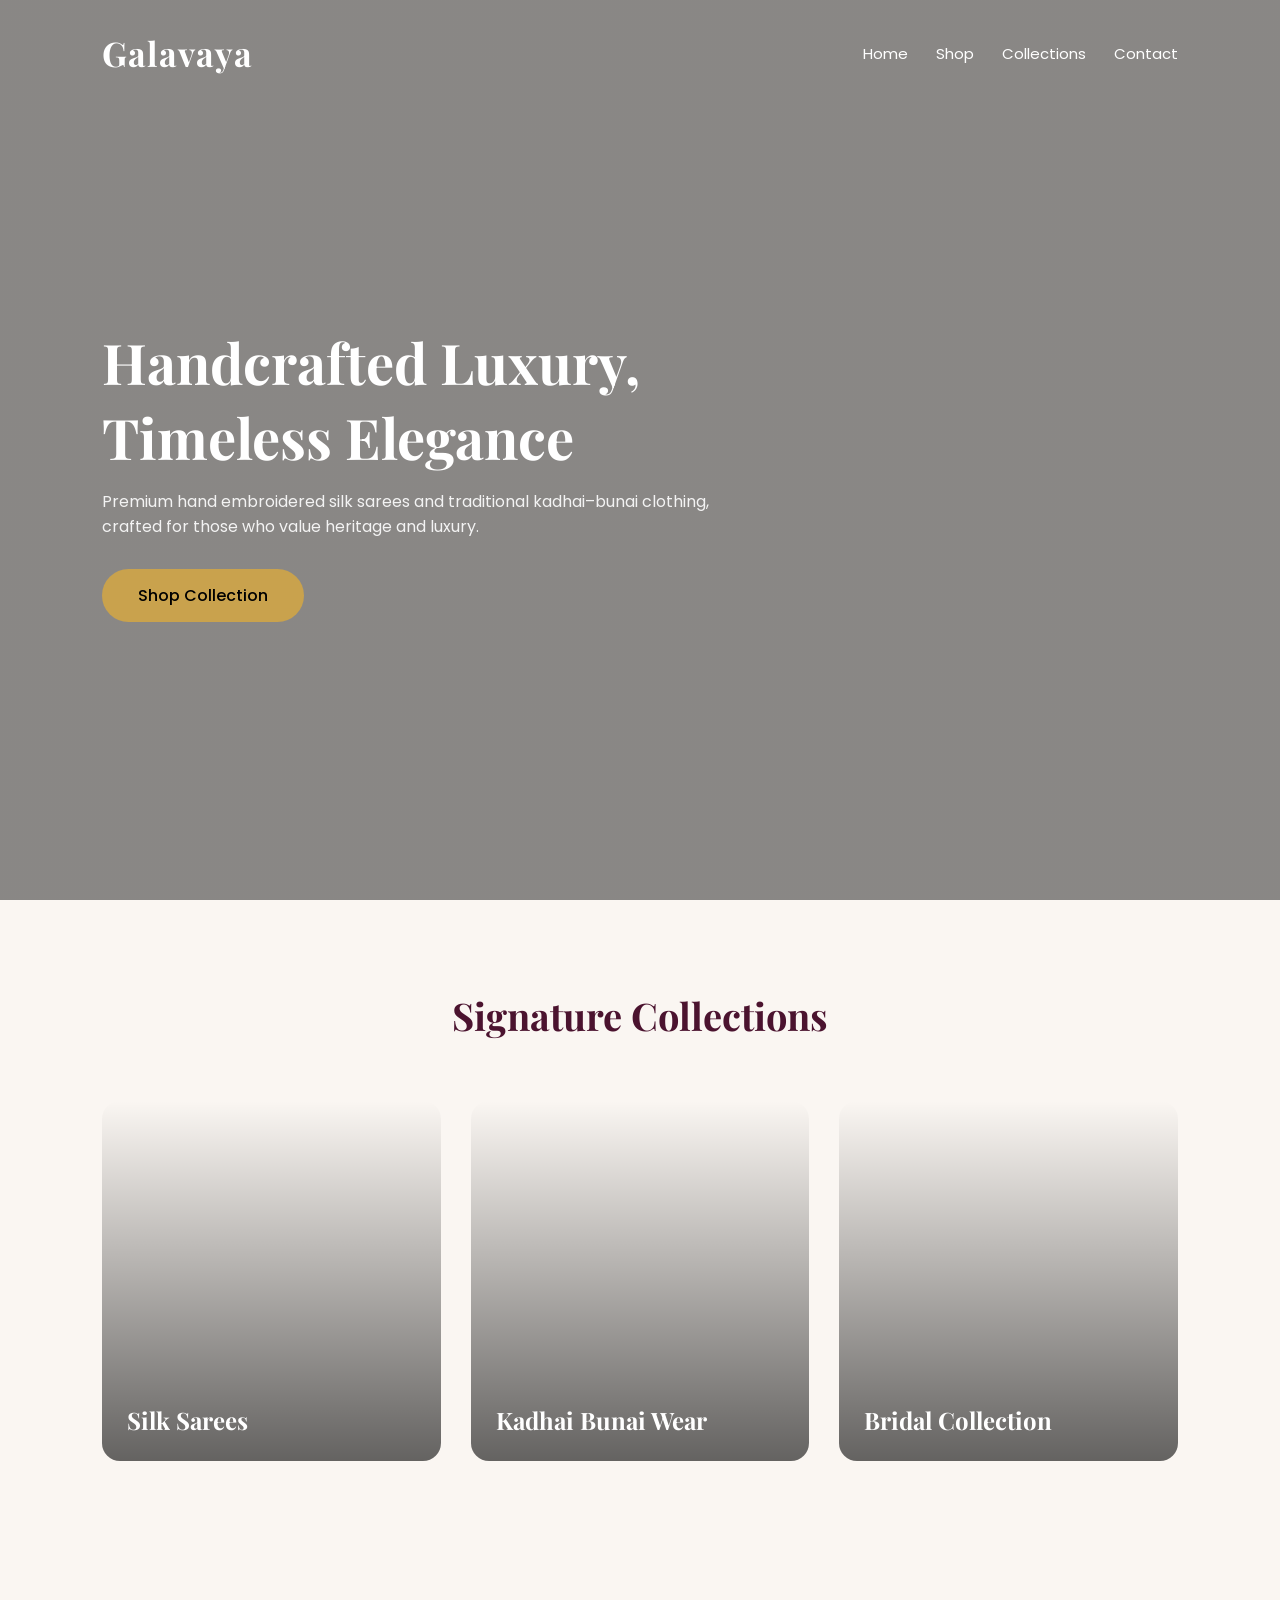
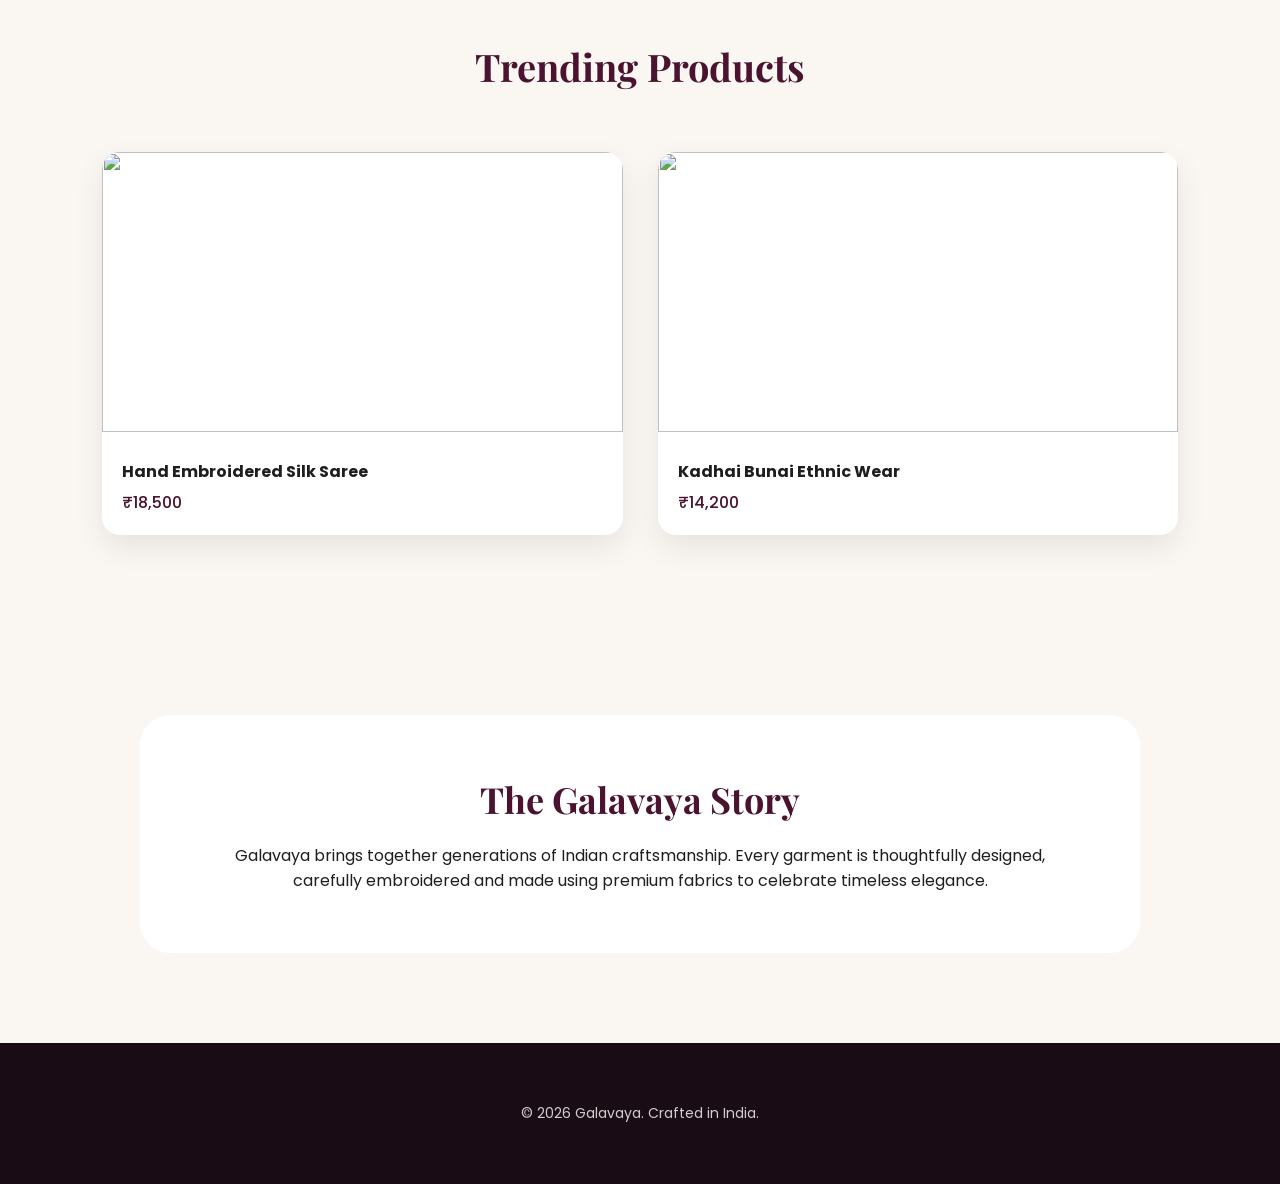
==== index.html @ 9b8f8c2d "Add files via upload" ====
<!DOCTYPE html><html lang="en">
<head>
  <meta charset="UTF-8">
  <meta name="viewport" content="width=device-width, initial-scale=1.0">
  <title>Galavaya | Handcrafted Luxury Clothing</title>  <link href="https://fonts.googleapis.com/css2?family=Playfair+Display:wght@500;600;700&family=Poppins:wght@300;400;500&display=swap" rel="stylesheet">  <style>
    :root{
      --primary:#4b132f;
      --gold:#c9a24d;
      --light:#faf6f2;
      --dark:#1e1e1e;
    }

    *{margin:0;padding:0;box-sizing:border-box;}
    body{font-family:'Poppins',sans-serif;background:var(--light);color:var(--dark);}

    header{
      height:100vh;
      background:linear-gradient(rgba(0,0,0,.45),rgba(0,0,0,.45)),url('https://images.unsplash.com/photo-1618354691411-1b1e30b9754d');
      background-size:cover;
      background-position:center;
      color:#fff;
      padding:30px 8%;
      display:flex;
      flex-direction:column;
    }

    nav{
      display:flex;
      justify-content:space-between;
      align-items:center;
    }

    nav h1{
      font-family:'Playfair Display',serif;
      font-size:34px;
      letter-spacing:1px;
    }

    nav ul{
      list-style:none;
      display:flex;
      gap:28px;
    }

    nav ul li a{
      text-decoration:none;
      color:#fff;
      font-size:15px;
    }

    .hero{
      margin:auto 0;
      max-width:650px;
    }

    .hero h2{
      font-family:'Playfair Display',serif;
      font-size:56px;
      margin-bottom:15px;
    }

    .hero p{
      font-size:16px;
      margin-bottom:30px;
      opacity:.9;
    }

    .btn{
      display:inline-block;
      padding:14px 36px;
      background:var(--gold);
      color:#000;
      text-decoration:none;
      border-radius:30px;
      font-weight:500;
    }

    section{padding:90px 8%;}

    .section-title{text-align:center;margin-bottom:60px;}
    .section-title h3{
      font-family:'Playfair Display',serif;
      font-size:38px;
      color:var(--primary);
    }

    .collections{
      display:grid;
      grid-template-columns:repeat(auto-fit,minmax(260px,1fr));
      gap:30px;
    }

    .collection{
      height:360px;
      border-radius:18px;
      position:relative;
      color:#fff;
      padding:25px;
      display:flex;
      align-items:flex-end;
      background-size:cover;
      background-position:center;
    }

    .collection::after{
      content:'';
      position:absolute;
      inset:0;
      background:linear-gradient(to top,rgba(0,0,0,.6),transparent);
      border-radius:18px;
    }

    .collection h4{
      position:relative;
      font-family:'Playfair Display',serif;
      font-size:24px;
      z-index:2;
    }

    .products{
      display:grid;
      grid-template-columns:repeat(auto-fit,minmax(240px,1fr));
      gap:35px;
    }

    .product{
      background:#fff;
      border-radius:18px;
      overflow:hidden;
      box-shadow:0 12px 30px rgba(0,0,0,.08);
    }

    .product img{width:100%;height:280px;object-fit:cover;}
    .product div{padding:20px;}
    .product h5{font-size:16px;margin-bottom:6px;}
    .product span{font-weight:500;color:var(--primary);}

    .about{
      background:#fff;
      border-radius:30px;
      padding:60px;
      max-width:1000px;
      margin:auto;
      text-align:center;
    }

    .about h3{
      font-family:'Playfair Display',serif;
      font-size:36px;
      margin-bottom:20px;
      color:var(--primary);
    }

    footer{
      background:#1a0c14;
      color:#fff;
      padding:60px 8%;
      text-align:center;
    }

    footer p{font-size:14px;opacity:.8;}

    @media(max-width:768px){
      .hero h2{font-size:40px;}
      nav ul{display:none;}
    }
  </style></head>
<body><header>
  <nav>
    <h1>Galavaya</h1>
    <ul>
      <li><a href="#">Home</a></li>
      <li><a href="#">Shop</a></li>
      <li><a href="#">Collections</a></li>
      <li><a href="#">Contact</a></li>
    </ul>
  </nav>  <div class="hero">
    <h2>Handcrafted Luxury,
      Timeless Elegance</h2>
    <p>Premium hand embroidered silk sarees and traditional kadhai–bunai clothing, crafted for those who value heritage and luxury.</p>
    <a href="#" class="btn">Shop Collection</a>
  </div>
</header><section>
  <div class="section-title">
    <h3>Signature Collections</h3>
  </div>  <div class="collections">
    <div class="collection" style="background-image:url('https://images.unsplash.com/photo-1623074176950-6d59e289d57e');">
      <h4>Silk Sarees</h4>
    </div>
    <div class="collection" style="background-image:url('https://images.unsplash.com/photo-1583394838336-acd977736f90');">
      <h4>Kadhai Bunai Wear</h4>
    </div>
    <div class="collection" style="background-image:url('https://images.unsplash.com/photo-1602810319428-019690571b5b');">
      <h4>Bridal Collection</h4>
    </div>
  </div>
</section><section>
  <div class="section-title">
    <h3>Trending Products</h3>
  </div>  <div class="products">
    <div class="product">
      <img src="https://images.unsplash.com/photo-1618221710640-c0eaaa2adb49">
      <div>
        <h5>Hand Embroidered Silk Saree</h5>
        <span>₹18,500</span>
      </div>
    </div><div class="product">
  <img src="https://images.unsplash.com/photo-1594633312681-425c7b97ccd1">
  <div>
    <h5>Kadhai Bunai Ethnic Wear</h5>
    <span>₹14,200</span>
  </div>
</div>

  </div>
</section><section>
  <div class="about">
    <h3>The Galavaya Story</h3>
    <p>Galavaya brings together generations of Indian craftsmanship. Every garment is thoughtfully designed, carefully embroidered and made using premium fabrics to celebrate timeless elegance.</p>
  </div>
</section><footer>
  <p>© 2026 Galavaya. Crafted in India.</p>
</footer></body>
</html>
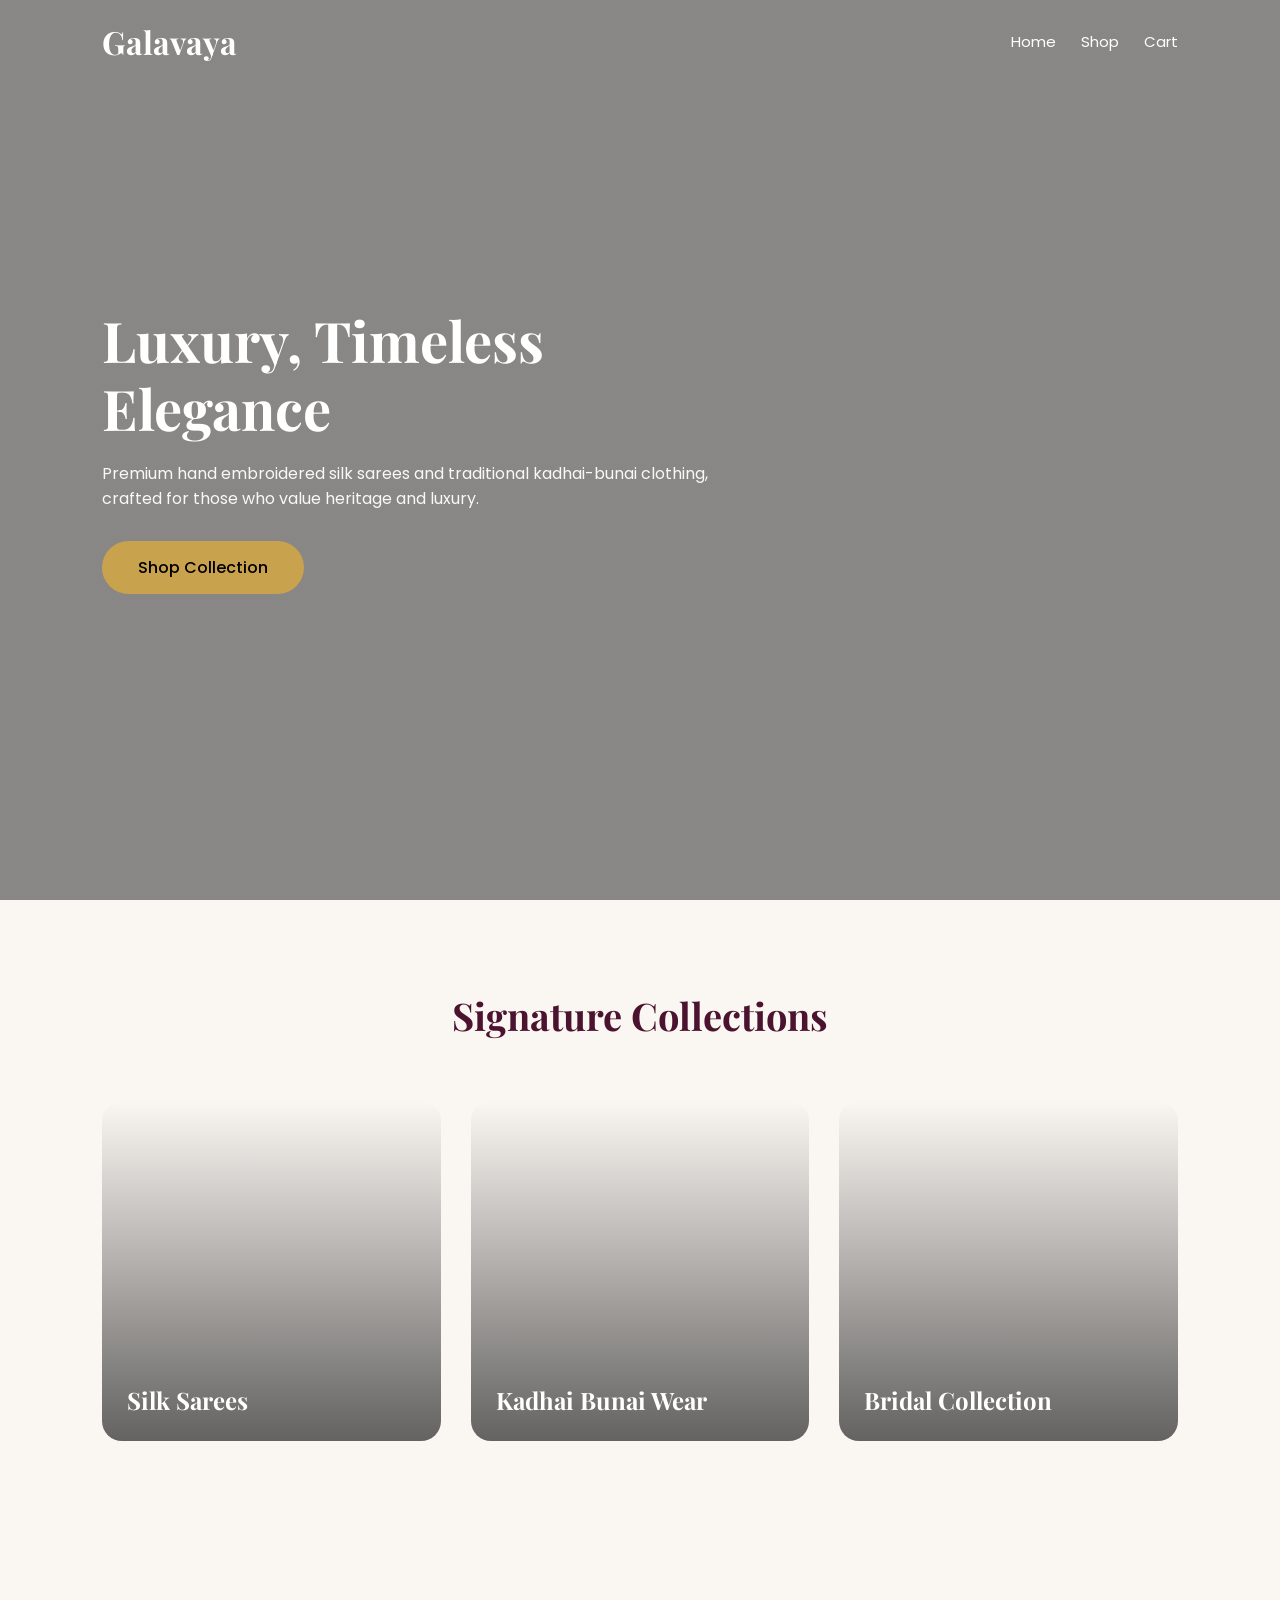
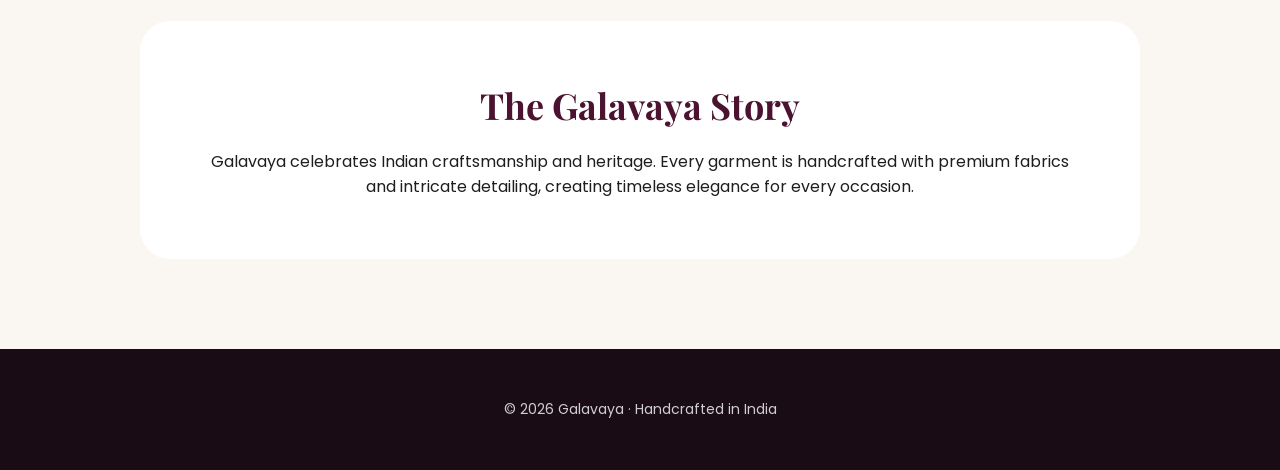
==== commit 8680e47a: "Update index.html" ====
--- a/index.html
+++ b/index.html
@@ -1,8 +1,13 @@
-<!DOCTYPE html><html lang="en">
+<!DOCTYPE html>
+<html lang="en">
 <head>
-  <meta charset="UTF-8">
-  <meta name="viewport" content="width=device-width, initial-scale=1.0">
-  <title>Galavaya | Handcrafted Luxury Clothing</title>  <link href="https://fonts.googleapis.com/css2?family=Playfair+Display:wght@500;600;700&family=Poppins:wght@300;400;500&display=swap" rel="stylesheet">  <style>
+  <meta charset="UTF-8" />
+  <meta name="viewport" content="width=device-width, initial-scale=1.0" />
+  <title>Galavaya | Handcrafted Luxury</title>
+
+  <link href="https://fonts.googleapis.com/css2?family=Playfair+Display:wght@500;600;700&family=Poppins:wght@300;400;500&display=swap" rel="stylesheet">
+
+  <style>
     :root{
       --primary:#4b132f;
       --gold:#c9a24d;
@@ -10,59 +15,74 @@
       --dark:#1e1e1e;
     }
 
-    *{margin:0;padding:0;box-sizing:border-box;}
-    body{font-family:'Poppins',sans-serif;background:var(--light);color:var(--dark);}
-
+    *{margin:0;padding:0;box-sizing:border-box}
+
+    body{
+      font-family:'Poppins',sans-serif;
+      background:var(--light);
+      color:var(--dark);
+    }
+
+    /* NAVBAR */
+    nav{
+      position:absolute;
+      top:0;
+      left:0;
+      width:100%;
+      padding:20px 8%;
+      display:flex;
+      justify-content:space-between;
+      align-items:center;
+      z-index:10;
+      color:#fff;
+    }
+
+    nav h1{
+      font-family:'Playfair Display',serif;
+      font-size:32px;
+    }
+
+    nav ul{
+      list-style:none;
+      display:flex;
+      gap:25px;
+    }
+
+    nav ul li a{
+      color:#fff;
+      text-decoration:none;
+      font-size:15px;
+    }
+
+    /* HERO */
     header{
-      height:100vh;
-      background:linear-gradient(rgba(0,0,0,.45),rgba(0,0,0,.45)),url('https://images.unsplash.com/photo-1618354691411-1b1e30b9754d');
+      min-height:100vh;
+      background:
+        linear-gradient(rgba(0,0,0,.45), rgba(0,0,0,.45)),
+        url('https://images.unsplash.com/photo-1618354691411-1b1e30b9754d?auto=format&fit=crop&w=1400&q=80');
       background-size:cover;
       background-position:center;
-      color:#fff;
-      padding:30px 8%;
-      display:flex;
-      flex-direction:column;
-    }
-
-    nav{
-      display:flex;
-      justify-content:space-between;
+      display:flex;
       align-items:center;
-    }
-
-    nav h1{
-      font-family:'Playfair Display',serif;
-      font-size:34px;
-      letter-spacing:1px;
-    }
-
-    nav ul{
-      list-style:none;
-      display:flex;
-      gap:28px;
-    }
-
-    nav ul li a{
-      text-decoration:none;
-      color:#fff;
-      font-size:15px;
+      padding:0 8%;
+      color:#fff;
     }
 
     .hero{
-      margin:auto 0;
       max-width:650px;
     }
 
     .hero h2{
       font-family:'Playfair Display',serif;
       font-size:56px;
-      margin-bottom:15px;
+      line-height:1.2;
+      margin-bottom:20px;
     }
 
     .hero p{
       font-size:16px;
       margin-bottom:30px;
-      opacity:.9;
+      opacity:.95;
     }
 
     .btn{
@@ -75,39 +95,46 @@
       font-weight:500;
     }
 
-    section{padding:90px 8%;}
-
-    .section-title{text-align:center;margin-bottom:60px;}
+    section{
+      padding:90px 8%;
+    }
+
+    .section-title{
+      text-align:center;
+      margin-bottom:60px;
+    }
+
     .section-title h3{
       font-family:'Playfair Display',serif;
       font-size:38px;
       color:var(--primary);
     }
 
+    /* COLLECTIONS */
     .collections{
       display:grid;
-      grid-template-columns:repeat(auto-fit,minmax(260px,1fr));
+      grid-template-columns:repeat(auto-fit,minmax(250px,1fr));
       gap:30px;
     }
 
     .collection{
-      height:360px;
-      border-radius:18px;
-      position:relative;
-      color:#fff;
-      padding:25px;
-      display:flex;
-      align-items:flex-end;
+      height:340px;
+      border-radius:20px;
       background-size:cover;
       background-position:center;
+      position:relative;
+      display:flex;
+      align-items:flex-end;
+      padding:25px;
+      color:#fff;
     }
 
     .collection::after{
-      content:'';
+      content:"";
       position:absolute;
       inset:0;
       background:linear-gradient(to top,rgba(0,0,0,.6),transparent);
-      border-radius:18px;
+      border-radius:20px;
     }
 
     .collection h4{
@@ -117,28 +144,11 @@
       z-index:2;
     }
 
-    .products{
-      display:grid;
-      grid-template-columns:repeat(auto-fit,minmax(240px,1fr));
-      gap:35px;
-    }
-
-    .product{
-      background:#fff;
-      border-radius:18px;
-      overflow:hidden;
-      box-shadow:0 12px 30px rgba(0,0,0,.08);
-    }
-
-    .product img{width:100%;height:280px;object-fit:cover;}
-    .product div{padding:20px;}
-    .product h5{font-size:16px;margin-bottom:6px;}
-    .product span{font-weight:500;color:var(--primary);}
-
+    /* ABOUT */
     .about{
       background:#fff;
+      padding:60px;
       border-radius:30px;
-      padding:60px;
       max-width:1000px;
       margin:auto;
       text-align:center;
@@ -147,78 +157,84 @@
     .about h3{
       font-family:'Playfair Display',serif;
       font-size:36px;
+      color:var(--primary);
       margin-bottom:20px;
-      color:var(--primary);
     }
 
     footer{
       background:#1a0c14;
       color:#fff;
-      padding:60px 8%;
+      padding:50px 8%;
       text-align:center;
     }
 
-    footer p{font-size:14px;opacity:.8;}
+    footer p{
+      font-size:14px;
+      opacity:.8;
+    }
 
     @media(max-width:768px){
-      .hero h2{font-size:40px;}
-      nav ul{display:none;}
-    }
-  </style></head>
-<body><header>
-  <nav>
-    <h1>Galavaya</h1>
-    <ul>
-      <li><a href="#">Home</a></li>
-      <li><a href="#">Shop</a></li>
-      <li><a href="#">Collections</a></li>
-      <li><a href="#">Contact</a></li>
-    </ul>
-  </nav>  <div class="hero">
-    <h2>Handcrafted Luxury,
-      Timeless Elegance</h2>
-    <p>Premium hand embroidered silk sarees and traditional kadhai–bunai clothing, crafted for those who value heritage and luxury.</p>
-    <a href="#" class="btn">Shop Collection</a>
-  </div>
-</header><section>
+      .hero h2{font-size:40px}
+      nav ul{display:none}
+    }
+  </style>
+</head>
+<body>
+
+<nav>
+  <h1>Galavaya</h1>
+  <ul>
+    <li><a href="index.html">Home</a></li>
+    <li><a href="shop.html">Shop</a></li>
+    <li><a href="cart.html">Cart</a></li>
+  </ul>
+</nav>
+
+<header>
+  <div class="hero">
+    <h2>Luxury, Timeless<br>Elegance</h2>
+    <p>
+      Premium hand embroidered silk sarees and traditional kadhai-bunai clothing,
+      crafted for those who value heritage and luxury.
+    </p>
+    <a href="shop.html" class="btn">Shop Collection</a>
+  </div>
+</header>
+
+<section>
   <div class="section-title">
     <h3>Signature Collections</h3>
-  </div>  <div class="collections">
-    <div class="collection" style="background-image:url('https://images.unsplash.com/photo-1623074176950-6d59e289d57e');">
+  </div>
+
+  <div class="collections">
+    <div class="collection" style="background-image:url('https://images.unsplash.com/photo-1623074176950-6d59e289d57e?auto=format&fit=crop&w=800&q=80');">
       <h4>Silk Sarees</h4>
     </div>
-    <div class="collection" style="background-image:url('https://images.unsplash.com/photo-1583394838336-acd977736f90');">
+
+    <div class="collection" style="background-image:url('https://images.unsplash.com/photo-1583394838336-acd977736f90?auto=format&fit=crop&w=800&q=80');">
       <h4>Kadhai Bunai Wear</h4>
     </div>
-    <div class="collection" style="background-image:url('https://images.unsplash.com/photo-1602810319428-019690571b5b');">
+
+    <div class="collection" style="background-image:url('https://images.unsplash.com/photo-1602810319428-019690571b5b?auto=format&fit=crop&w=800&q=80');">
       <h4>Bridal Collection</h4>
     </div>
   </div>
-</section><section>
-  <div class="section-title">
-    <h3>Trending Products</h3>
-  </div>  <div class="products">
-    <div class="product">
-      <img src="https://images.unsplash.com/photo-1618221710640-c0eaaa2adb49">
-      <div>
-        <h5>Hand Embroidered Silk Saree</h5>
-        <span>₹18,500</span>
-      </div>
-    </div><div class="product">
-  <img src="https://images.unsplash.com/photo-1594633312681-425c7b97ccd1">
-  <div>
-    <h5>Kadhai Bunai Ethnic Wear</h5>
-    <span>₹14,200</span>
-  </div>
-</div>
-
-  </div>
-</section><section>
+</section>
+
+<section>
   <div class="about">
     <h3>The Galavaya Story</h3>
-    <p>Galavaya brings together generations of Indian craftsmanship. Every garment is thoughtfully designed, carefully embroidered and made using premium fabrics to celebrate timeless elegance.</p>
-  </div>
-</section><footer>
-  <p>© 2026 Galavaya. Crafted in India.</p>
-</footer></body>
-</html>+    <p>
+      Galavaya celebrates Indian craftsmanship and heritage.
+      Every garment is handcrafted with premium fabrics and intricate detailing,
+      creating timeless elegance for every occasion.
+    </p>
+  </div>
+</section>
+
+<footer>
+  <p>© 2026 Galavaya · Handcrafted in India</p>
+</footer>
+
+</body>
+</html>
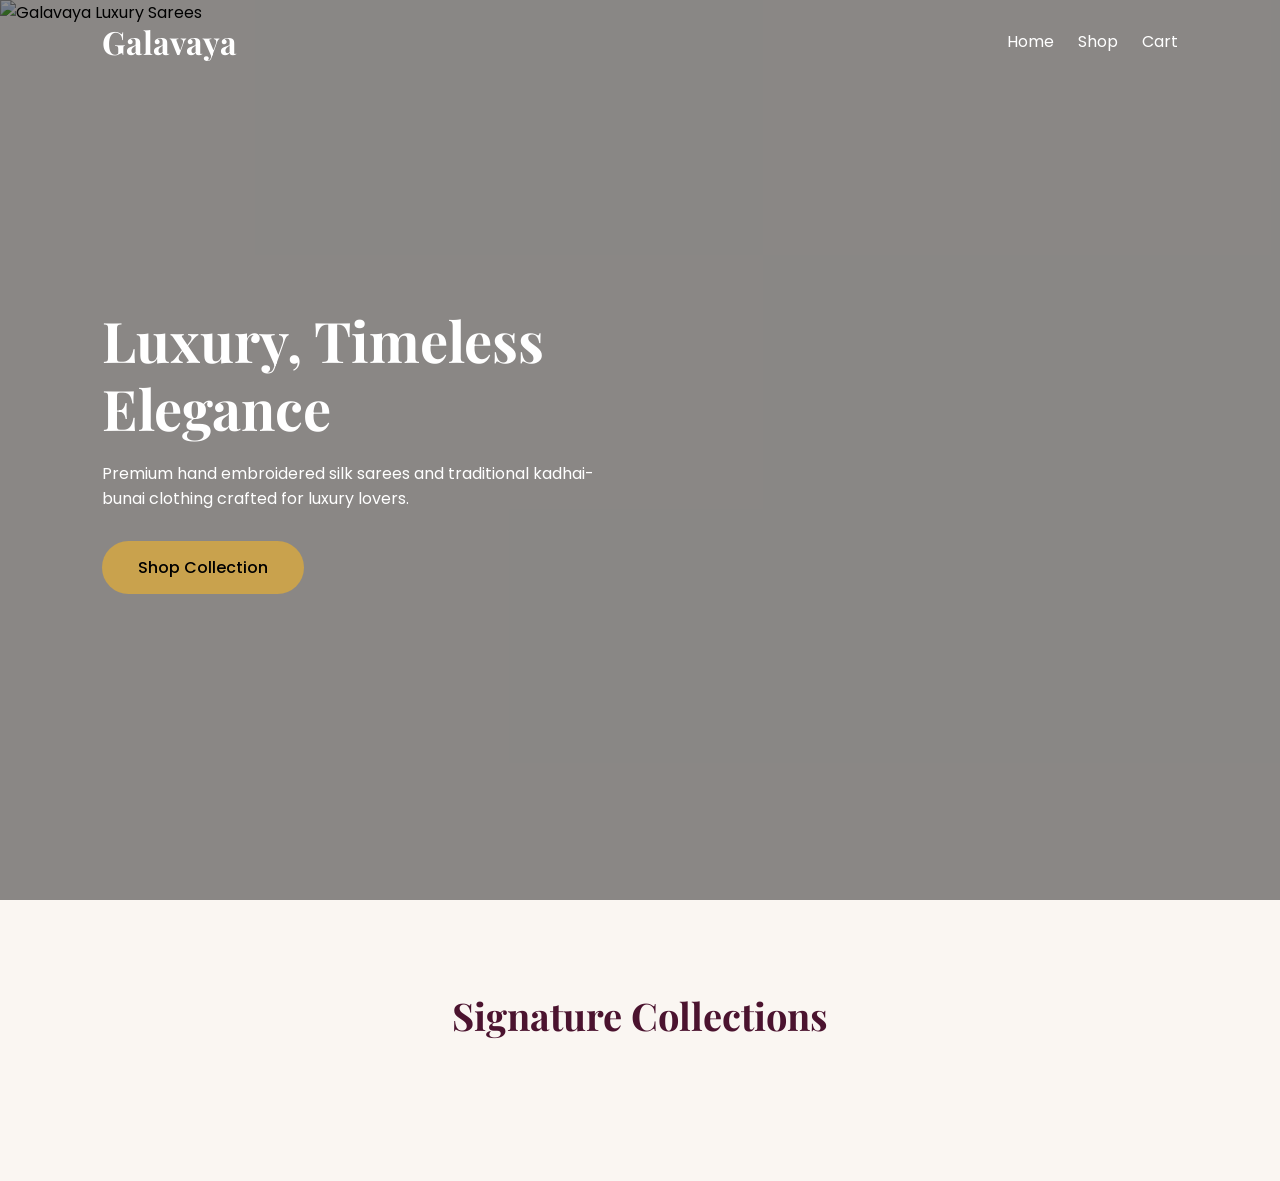
==== commit 5164c7e7: "Update index.html" ====
--- a/index.html
+++ b/index.html
@@ -5,176 +5,81 @@
   <meta name="viewport" content="width=device-width, initial-scale=1.0" />
   <title>Galavaya | Handcrafted Luxury</title>
 
-  <link href="https://fonts.googleapis.com/css2?family=Playfair+Display:wght@500;600;700&family=Poppins:wght@300;400;500&display=swap" rel="stylesheet">
+  <link href="https://fonts.googleapis.com/css2?family=Playfair+Display:wght@600;700&family=Poppins:wght@300;400;500&display=swap" rel="stylesheet">
 
   <style>
     :root{
       --primary:#4b132f;
       --gold:#c9a24d;
       --light:#faf6f2;
-      --dark:#1e1e1e;
     }
 
     *{margin:0;padding:0;box-sizing:border-box}
+    body{font-family:'Poppins',sans-serif;background:var(--light)}
 
-    body{
-      font-family:'Poppins',sans-serif;
-      background:var(--light);
-      color:var(--dark);
+    /* NAV */
+    nav{
+      position:absolute;top:0;left:0;width:100%;
+      padding:20px 8%;
+      display:flex;justify-content:space-between;align-items:center;
+      z-index:10;color:#fff;
+    }
+    nav h1{font-family:'Playfair Display',serif;font-size:32px}
+    nav ul{list-style:none;display:flex;gap:24px}
+    nav ul a{color:#fff;text-decoration:none}
+
+    /* HERO */
+    .hero-wrap{
+      position:relative;
+      height:100vh;
+      overflow:hidden;
     }
 
-    /* NAVBAR */
-    nav{
-      position:absolute;
-      top:0;
-      left:0;
-      width:100%;
-      padding:20px 8%;
-      display:flex;
-      justify-content:space-between;
-      align-items:center;
-      z-index:10;
-      color:#fff;
+    .hero-img{
+      position:absolute;inset:0;
+      width:100%;height:100%;
+      object-fit:cover;
     }
 
-    nav h1{
-      font-family:'Playfair Display',serif;
-      font-size:32px;
+    .hero-overlay{
+      position:absolute;inset:0;
+      background:rgba(0,0,0,.45);
     }
 
-    nav ul{
-      list-style:none;
+    .hero-content{
+      position:relative;
+      z-index:2;
+      height:100%;
+      padding:0 8%;
       display:flex;
-      gap:25px;
+      align-items:center;
+      color:#fff;
+      max-width:700px;
     }
 
-    nav ul li a{
-      color:#fff;
-      text-decoration:none;
-      font-size:15px;
+    .hero-content h2{
+      font-family:'Playfair Display',serif;
+      font-size:56px;line-height:1.2;margin-bottom:20px;
+    }
+    .hero-content p{margin-bottom:30px}
+
+    .btn{
+      padding:14px 36px;border-radius:30px;
+      background:var(--gold);color:#000;
+      text-decoration:none;font-weight:500;
+      display:inline-block;
     }
 
-    /* HERO */
-    header{
-      min-height:100vh;
-      background:
-        linear-gradient(rgba(0,0,0,.45), rgba(0,0,0,.45)),
-        url('https://images.unsplash.com/photo-1618354691411-1b1e30b9754d?auto=format&fit=crop&w=1400&q=80');
-      background-size:cover;
-      background-position:center;
-      display:flex;
-      align-items:center;
-      padding:0 8%;
-      color:#fff;
-    }
-
-    .hero{
-      max-width:650px;
-    }
-
-    .hero h2{
-      font-family:'Playfair Display',serif;
-      font-size:56px;
-      line-height:1.2;
-      margin-bottom:20px;
-    }
-
-    .hero p{
-      font-size:16px;
-      margin-bottom:30px;
-      opacity:.95;
-    }
-
-    .btn{
-      display:inline-block;
-      padding:14px 36px;
-      background:var(--gold);
-      color:#000;
-      text-decoration:none;
-      border-radius:30px;
-      font-weight:500;
-    }
-
-    section{
-      padding:90px 8%;
-    }
-
-    .section-title{
-      text-align:center;
-      margin-bottom:60px;
-    }
-
+    /* SECTION */
+    section{padding:90px 8%}
+    .section-title{text-align:center;margin-bottom:50px}
     .section-title h3{
       font-family:'Playfair Display',serif;
-      font-size:38px;
-      color:var(--primary);
-    }
-
-    /* COLLECTIONS */
-    .collections{
-      display:grid;
-      grid-template-columns:repeat(auto-fit,minmax(250px,1fr));
-      gap:30px;
-    }
-
-    .collection{
-      height:340px;
-      border-radius:20px;
-      background-size:cover;
-      background-position:center;
-      position:relative;
-      display:flex;
-      align-items:flex-end;
-      padding:25px;
-      color:#fff;
-    }
-
-    .collection::after{
-      content:"";
-      position:absolute;
-      inset:0;
-      background:linear-gradient(to top,rgba(0,0,0,.6),transparent);
-      border-radius:20px;
-    }
-
-    .collection h4{
-      position:relative;
-      font-family:'Playfair Display',serif;
-      font-size:24px;
-      z-index:2;
-    }
-
-    /* ABOUT */
-    .about{
-      background:#fff;
-      padding:60px;
-      border-radius:30px;
-      max-width:1000px;
-      margin:auto;
-      text-align:center;
-    }
-
-    .about h3{
-      font-family:'Playfair Display',serif;
-      font-size:36px;
-      color:var(--primary);
-      margin-bottom:20px;
-    }
-
-    footer{
-      background:#1a0c14;
-      color:#fff;
-      padding:50px 8%;
-      text-align:center;
-    }
-
-    footer p{
-      font-size:14px;
-      opacity:.8;
+      font-size:38px;color:var(--primary)
     }
 
     @media(max-width:768px){
-      .hero h2{font-size:40px}
+      .hero-content h2{font-size:40px}
       nav ul{display:none}
     }
   </style>
@@ -190,51 +95,34 @@
   </ul>
 </nav>
 
-<header>
-  <div class="hero">
-    <h2>Luxury, Timeless<br>Elegance</h2>
-    <p>
-      Premium hand embroidered silk sarees and traditional kadhai-bunai clothing,
-      crafted for those who value heritage and luxury.
-    </p>
-    <a href="shop.html" class="btn">Shop Collection</a>
+<!-- HERO -->
+<div class="hero-wrap">
+  <!-- 🔥 IMAGE — THIS WILL LOAD 100% -->
+  <img
+    class="hero-img"
+    src="https://picsum.photos/1600/1000?fashion"
+    alt="Galavaya Luxury Sarees"
+  >
+
+  <div class="hero-overlay"></div>
+
+  <div class="hero-content">
+    <div>
+      <h2>Luxury, Timeless<br>Elegance</h2>
+      <p>
+        Premium hand embroidered silk sarees and traditional
+        kadhai-bunai clothing crafted for luxury lovers.
+      </p>
+      <a href="shop.html" class="btn">Shop Collection</a>
+    </div>
   </div>
-</header>
+</div>
 
 <section>
   <div class="section-title">
     <h3>Signature Collections</h3>
   </div>
-
-  <div class="collections">
-    <div class="collection" style="background-image:url('https://images.unsplash.com/photo-1623074176950-6d59e289d57e?auto=format&fit=crop&w=800&q=80');">
-      <h4>Silk Sarees</h4>
-    </div>
-
-    <div class="collection" style="background-image:url('https://images.unsplash.com/photo-1583394838336-acd977736f90?auto=format&fit=crop&w=800&q=80');">
-      <h4>Kadhai Bunai Wear</h4>
-    </div>
-
-    <div class="collection" style="background-image:url('https://images.unsplash.com/photo-1602810319428-019690571b5b?auto=format&fit=crop&w=800&q=80');">
-      <h4>Bridal Collection</h4>
-    </div>
-  </div>
 </section>
-
-<section>
-  <div class="about">
-    <h3>The Galavaya Story</h3>
-    <p>
-      Galavaya celebrates Indian craftsmanship and heritage.
-      Every garment is handcrafted with premium fabrics and intricate detailing,
-      creating timeless elegance for every occasion.
-    </p>
-  </div>
-</section>
-
-<footer>
-  <p>© 2026 Galavaya · Handcrafted in India</p>
-</footer>
 
 </body>
 </html>
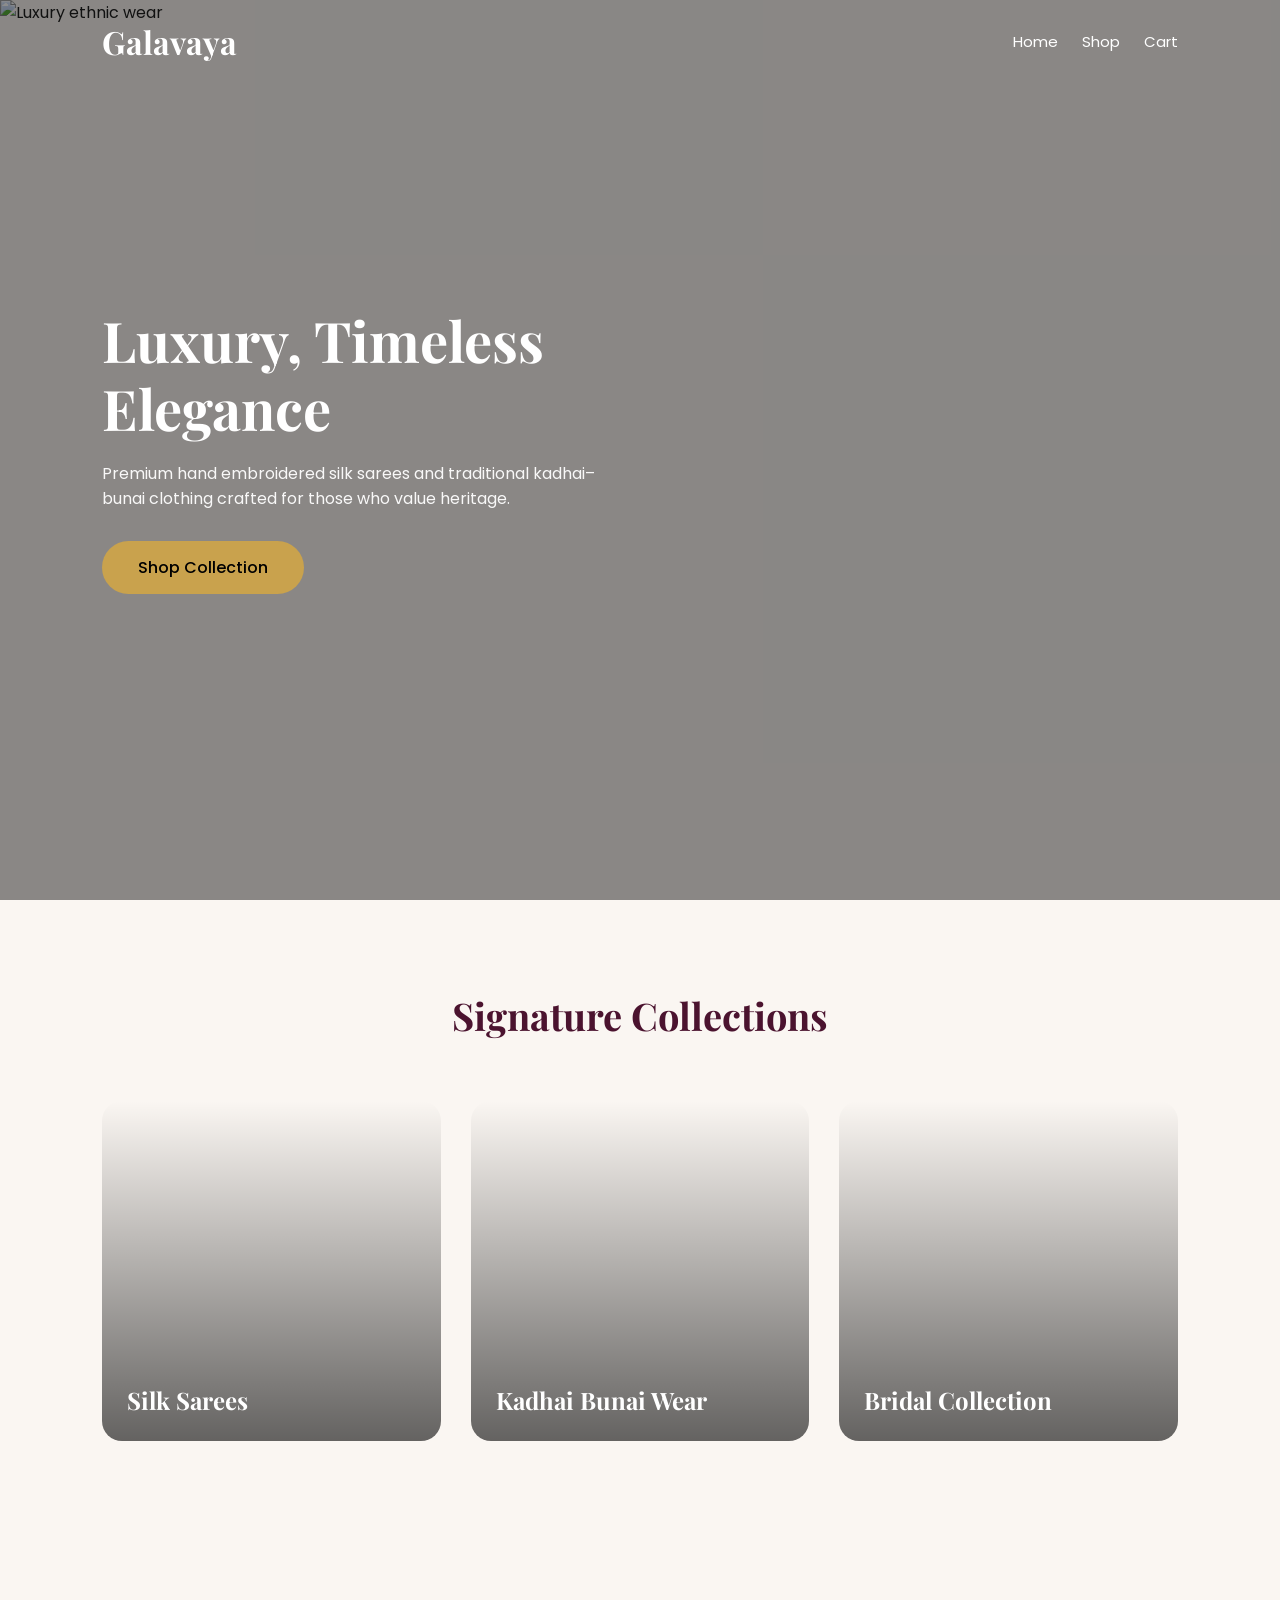
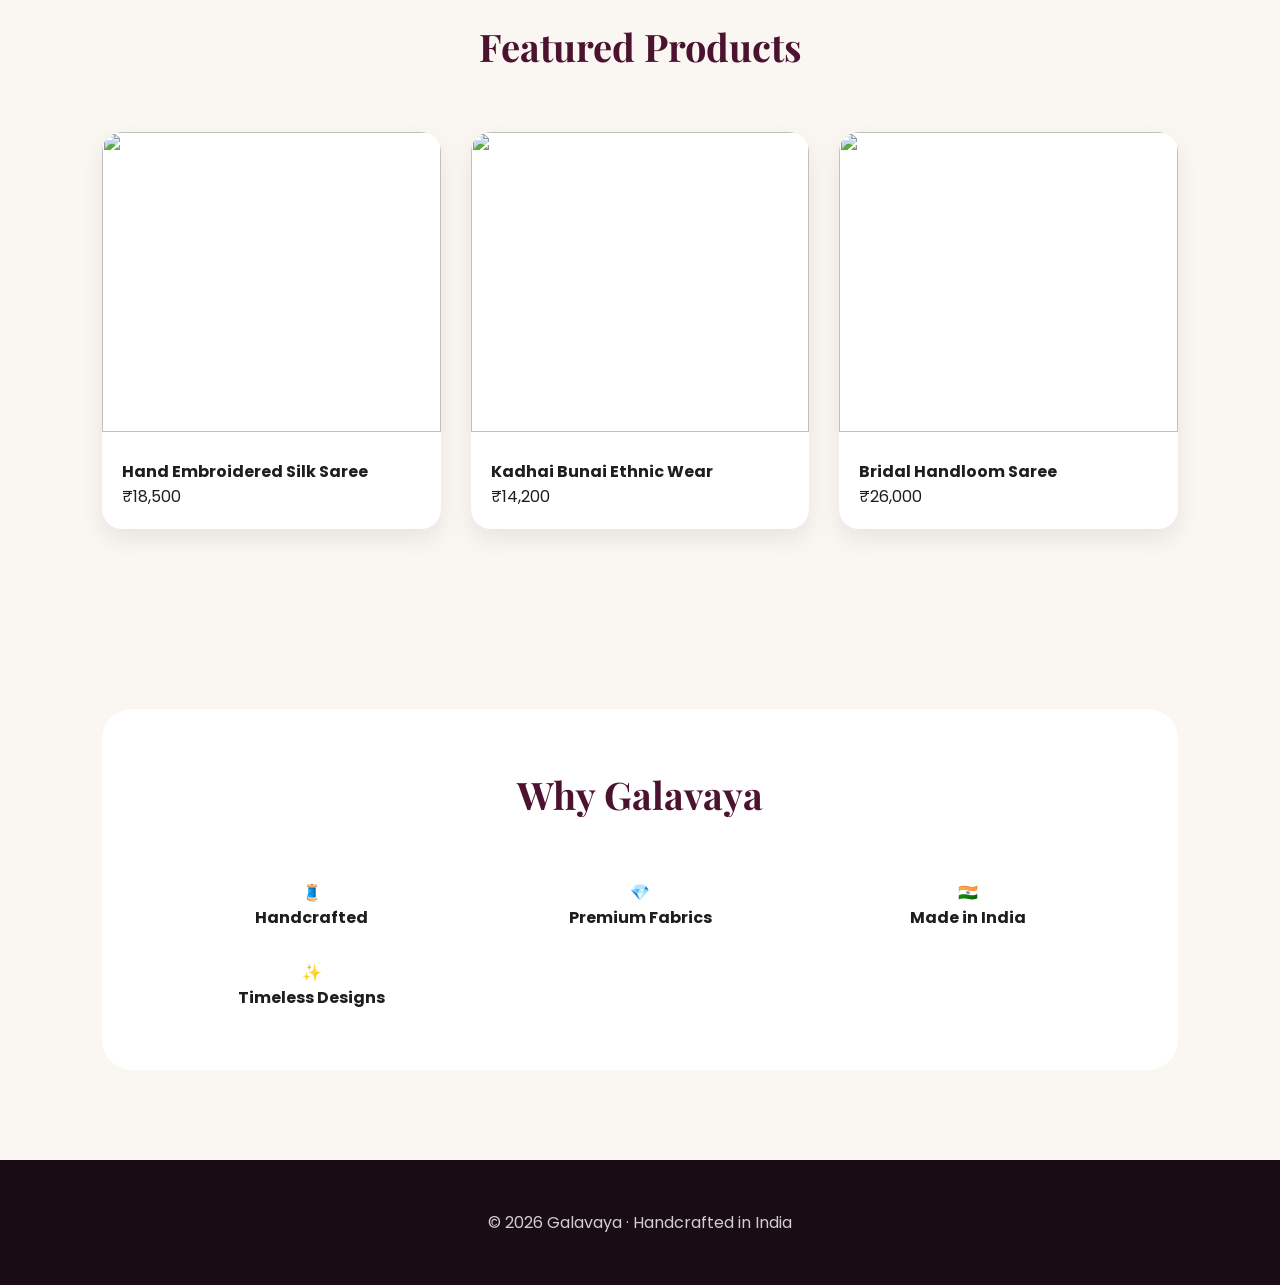
==== commit 93afaaa7: "Update index.html" ====
--- a/index.html
+++ b/index.html
@@ -3,7 +3,7 @@
 <head>
   <meta charset="UTF-8" />
   <meta name="viewport" content="width=device-width, initial-scale=1.0" />
-  <title>Galavaya | Handcrafted Luxury</title>
+  <title>Galavaya | Handcrafted Luxury Ethnic Wear</title>
 
   <link href="https://fonts.googleapis.com/css2?family=Playfair+Display:wght@600;700&family=Poppins:wght@300;400;500&display=swap" rel="stylesheet">
 
@@ -12,21 +12,41 @@
       --primary:#4b132f;
       --gold:#c9a24d;
       --light:#faf6f2;
+      --dark:#1e1e1e;
     }
 
     *{margin:0;padding:0;box-sizing:border-box}
-    body{font-family:'Poppins',sans-serif;background:var(--light)}
-
-    /* NAV */
+    body{
+      font-family:'Poppins',sans-serif;
+      background:var(--light);
+      color:var(--dark);
+    }
+
+    /* NAVBAR */
     nav{
-      position:absolute;top:0;left:0;width:100%;
+      position:absolute;
+      top:0;left:0;width:100%;
       padding:20px 8%;
-      display:flex;justify-content:space-between;align-items:center;
-      z-index:10;color:#fff;
-    }
-    nav h1{font-family:'Playfair Display',serif;font-size:32px}
-    nav ul{list-style:none;display:flex;gap:24px}
-    nav ul a{color:#fff;text-decoration:none}
+      display:flex;
+      justify-content:space-between;
+      align-items:center;
+      z-index:10;
+      color:#fff;
+    }
+    nav h1{
+      font-family:'Playfair Display',serif;
+      font-size:32px;
+    }
+    nav ul{
+      list-style:none;
+      display:flex;
+      gap:24px;
+    }
+    nav ul a{
+      color:#fff;
+      text-decoration:none;
+      font-size:15px;
+    }
 
     /* HERO */
     .hero-wrap{
@@ -34,18 +54,18 @@
       height:100vh;
       overflow:hidden;
     }
-
     .hero-img{
-      position:absolute;inset:0;
-      width:100%;height:100%;
+      position:absolute;
+      inset:0;
+      width:100%;
+      height:100%;
       object-fit:cover;
     }
-
     .hero-overlay{
-      position:absolute;inset:0;
+      position:absolute;
+      inset:0;
       background:rgba(0,0,0,.45);
     }
-
     .hero-content{
       position:relative;
       z-index:2;
@@ -54,29 +74,114 @@
       display:flex;
       align-items:center;
       color:#fff;
-      max-width:700px;
-    }
-
+      max-width:720px;
+    }
     .hero-content h2{
       font-family:'Playfair Display',serif;
-      font-size:56px;line-height:1.2;margin-bottom:20px;
-    }
-    .hero-content p{margin-bottom:30px}
-
+      font-size:56px;
+      line-height:1.2;
+      margin-bottom:20px;
+    }
+    .hero-content p{
+      font-size:16px;
+      margin-bottom:30px;
+      opacity:.95;
+    }
     .btn{
-      padding:14px 36px;border-radius:30px;
-      background:var(--gold);color:#000;
-      text-decoration:none;font-weight:500;
       display:inline-block;
-    }
-
-    /* SECTION */
+      padding:14px 36px;
+      background:var(--gold);
+      color:#000;
+      text-decoration:none;
+      border-radius:30px;
+      font-weight:500;
+    }
+
+    /* COMMON */
     section{padding:90px 8%}
-    .section-title{text-align:center;margin-bottom:50px}
+    .section-title{
+      text-align:center;
+      margin-bottom:60px;
+    }
     .section-title h3{
       font-family:'Playfair Display',serif;
-      font-size:38px;color:var(--primary)
-    }
+      font-size:38px;
+      color:var(--primary);
+    }
+
+    /* COLLECTIONS */
+    .collections{
+      display:grid;
+      grid-template-columns:repeat(auto-fit,minmax(250px,1fr));
+      gap:30px;
+    }
+    .collection{
+      height:340px;
+      border-radius:20px;
+      background-size:cover;
+      background-position:center;
+      position:relative;
+      display:flex;
+      align-items:flex-end;
+      padding:25px;
+      color:#fff;
+    }
+    .collection::after{
+      content:'';
+      position:absolute;
+      inset:0;
+      background:linear-gradient(to top,rgba(0,0,0,.6),transparent);
+      border-radius:20px;
+    }
+    .collection h4{
+      position:relative;
+      z-index:2;
+      font-family:'Playfair Display',serif;
+      font-size:24px;
+    }
+
+    /* PRODUCTS */
+    .products{
+      display:grid;
+      grid-template-columns:repeat(auto-fit,minmax(240px,1fr));
+      gap:30px;
+    }
+    .product{
+      background:#fff;
+      border-radius:20px;
+      overflow:hidden;
+      box-shadow:0 10px 25px rgba(0,0,0,.08);
+    }
+    .product img{
+      width:100%;
+      height:300px;
+      object-fit:cover;
+    }
+    .product .info{
+      padding:20px;
+    }
+
+    /* WHY */
+    .why{
+      background:#fff;
+      border-radius:30px;
+      padding:60px;
+    }
+    .why-grid{
+      display:grid;
+      grid-template-columns:repeat(auto-fit,minmax(220px,1fr));
+      gap:30px;
+      text-align:center;
+    }
+
+    /* FOOTER */
+    footer{
+      background:#1a0c14;
+      color:#fff;
+      padding:50px 8%;
+      text-align:center;
+    }
+    footer p{opacity:.8}
 
     @media(max-width:768px){
       .hero-content h2{font-size:40px}
@@ -86,6 +191,7 @@
 </head>
 <body>
 
+<!-- NAV -->
 <nav>
   <h1>Galavaya</h1>
   <ul>
@@ -97,32 +203,94 @@
 
 <!-- HERO -->
 <div class="hero-wrap">
-  <!-- 🔥 IMAGE — THIS WILL LOAD 100% -->
-  <img
-    class="hero-img"
-    src="https://picsum.photos/1600/1000?fashion"
-    alt="Galavaya Luxury Sarees"
-  >
-
+  <img class="hero-img"
+       src="https://images.unsplash.com/photo-1618354691411-1b1e30b9754d?auto=format&fit=crop&w=1600&q=80"
+       alt="Luxury ethnic wear">
   <div class="hero-overlay"></div>
-
   <div class="hero-content">
     <div>
       <h2>Luxury, Timeless<br>Elegance</h2>
       <p>
         Premium hand embroidered silk sarees and traditional
-        kadhai-bunai clothing crafted for luxury lovers.
+        kadhai–bunai clothing crafted for those who value heritage.
       </p>
       <a href="shop.html" class="btn">Shop Collection</a>
     </div>
   </div>
 </div>
 
+<!-- COLLECTIONS -->
 <section>
   <div class="section-title">
     <h3>Signature Collections</h3>
   </div>
+
+  <div class="collections">
+    <div class="collection" style="background-image:url('https://images.unsplash.com/photo-1623074176950-6d59e289d57e?auto=format&fit=crop&w=800&q=80');">
+      <h4>Silk Sarees</h4>
+    </div>
+    <div class="collection" style="background-image:url('https://images.unsplash.com/photo-1583394838336-acd977736f90?auto=format&fit=crop&w=800&q=80');">
+      <h4>Kadhai Bunai Wear</h4>
+    </div>
+    <div class="collection" style="background-image:url('https://images.unsplash.com/photo-1602810319428-019690571b5b?auto=format&fit=crop&w=800&q=80');">
+      <h4>Bridal Collection</h4>
+    </div>
+  </div>
 </section>
+
+<!-- FEATURED PRODUCTS -->
+<section>
+  <div class="section-title">
+    <h3>Featured Products</h3>
+  </div>
+
+  <div class="products">
+    <div class="product">
+      <img src="https://images.unsplash.com/photo-1618221710640-c0eaaa2adb49?auto=format&fit=crop&w=800&q=80">
+      <div class="info">
+        <h4>Hand Embroidered Silk Saree</h4>
+        <p>₹18,500</p>
+      </div>
+    </div>
+
+    <div class="product">
+      <img src="https://images.unsplash.com/photo-1594633312681-425c7b97ccd1?auto=format&fit=crop&w=800&q=80">
+      <div class="info">
+        <h4>Kadhai Bunai Ethnic Wear</h4>
+        <p>₹14,200</p>
+      </div>
+    </div>
+
+    <div class="product">
+      <img src="https://images.unsplash.com/photo-1602810319428-019690571b5b?auto=format&fit=crop&w=800&q=80">
+      <div class="info">
+        <h4>Bridal Handloom Saree</h4>
+        <p>₹26,000</p>
+      </div>
+    </div>
+  </div>
+</section>
+
+<!-- WHY -->
+<section>
+  <div class="why">
+    <div class="section-title">
+      <h3>Why Galavaya</h3>
+    </div>
+
+    <div class="why-grid">
+      <div>🧵 <br><strong>Handcrafted</strong></div>
+      <div>💎 <br><strong>Premium Fabrics</strong></div>
+      <div>🇮🇳 <br><strong>Made in India</strong></div>
+      <div>✨ <br><strong>Timeless Designs</strong></div>
+    </div>
+  </div>
+</section>
+
+<!-- FOOTER -->
+<footer>
+  <p>© 2026 Galavaya · Handcrafted in India</p>
+</footer>
 
 </body>
 </html>
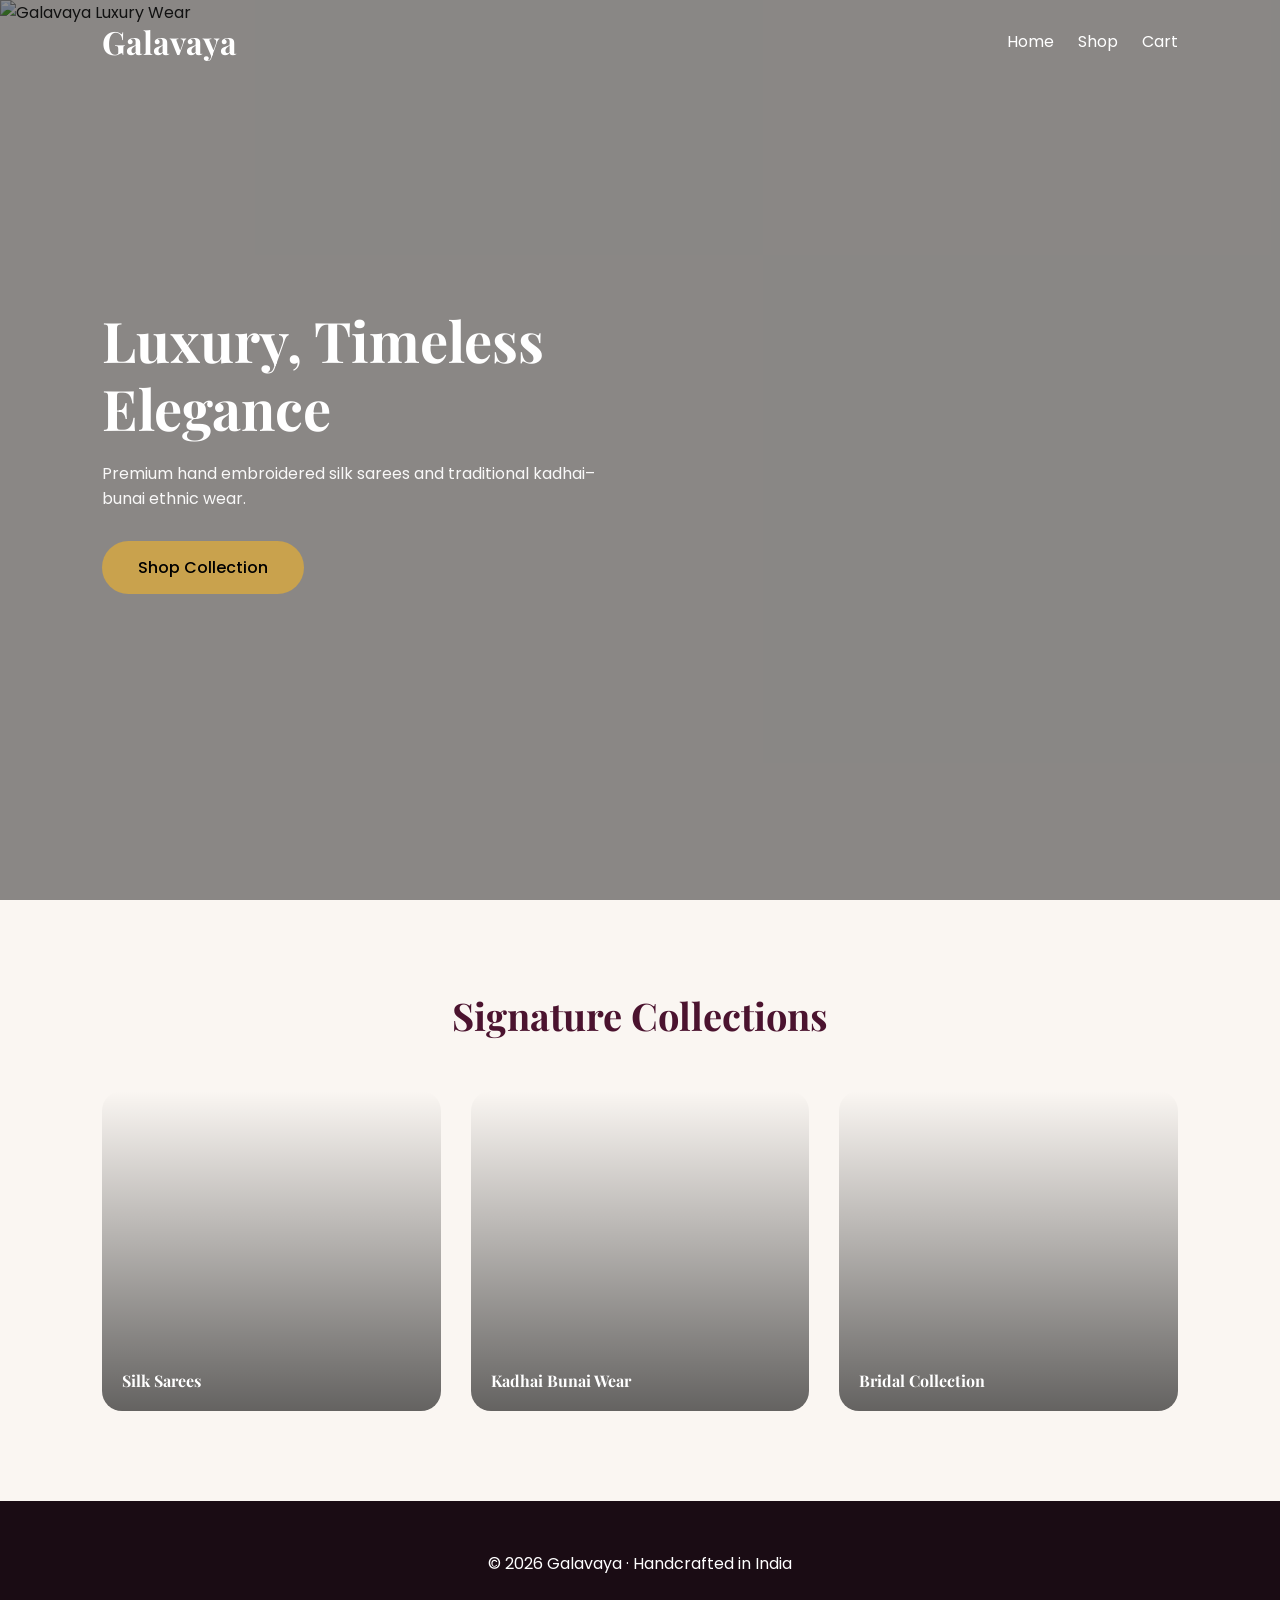
==== commit d4c98c4c: "Update index.html" ====
--- a/index.html
+++ b/index.html
@@ -1,9 +1,9 @@
 <!DOCTYPE html>
 <html lang="en">
 <head>
-  <meta charset="UTF-8" />
-  <meta name="viewport" content="width=device-width, initial-scale=1.0" />
-  <title>Galavaya | Handcrafted Luxury Ethnic Wear</title>
+  <meta charset="UTF-8">
+  <title>Galavaya | Luxury Ethnic Wear</title>
+  <meta name="viewport" content="width=device-width, initial-scale=1.0">
 
   <link href="https://fonts.googleapis.com/css2?family=Playfair+Display:wght@600;700&family=Poppins:wght@300;400;500&display=swap" rel="stylesheet">
 
@@ -22,7 +22,7 @@
       color:var(--dark);
     }
 
-    /* NAVBAR */
+    /* NAV */
     nav{
       position:absolute;
       top:0;left:0;width:100%;
@@ -42,10 +42,9 @@
       display:flex;
       gap:24px;
     }
-    nav ul a{
+    nav a{
       color:#fff;
       text-decoration:none;
-      font-size:15px;
     }
 
     /* HERO */
@@ -83,7 +82,6 @@
       margin-bottom:20px;
     }
     .hero-content p{
-      font-size:16px;
       margin-bottom:30px;
       opacity:.95;
     }
@@ -97,11 +95,10 @@
       font-weight:500;
     }
 
-    /* COMMON */
     section{padding:90px 8%}
     .section-title{
       text-align:center;
-      margin-bottom:60px;
+      margin-bottom:50px;
     }
     .section-title h3{
       font-family:'Playfair Display',serif;
@@ -112,18 +109,18 @@
     /* COLLECTIONS */
     .collections{
       display:grid;
-      grid-template-columns:repeat(auto-fit,minmax(250px,1fr));
+      grid-template-columns:repeat(auto-fit,minmax(240px,1fr));
       gap:30px;
     }
     .collection{
-      height:340px;
+      height:320px;
       border-radius:20px;
       background-size:cover;
       background-position:center;
       position:relative;
       display:flex;
       align-items:flex-end;
-      padding:25px;
+      padding:20px;
       color:#fff;
     }
     .collection::after{
@@ -137,51 +134,14 @@
       position:relative;
       z-index:2;
       font-family:'Playfair Display',serif;
-      font-size:24px;
-    }
-
-    /* PRODUCTS */
-    .products{
-      display:grid;
-      grid-template-columns:repeat(auto-fit,minmax(240px,1fr));
-      gap:30px;
-    }
-    .product{
-      background:#fff;
-      border-radius:20px;
-      overflow:hidden;
-      box-shadow:0 10px 25px rgba(0,0,0,.08);
-    }
-    .product img{
-      width:100%;
-      height:300px;
-      object-fit:cover;
-    }
-    .product .info{
-      padding:20px;
-    }
-
-    /* WHY */
-    .why{
-      background:#fff;
-      border-radius:30px;
-      padding:60px;
-    }
-    .why-grid{
-      display:grid;
-      grid-template-columns:repeat(auto-fit,minmax(220px,1fr));
-      gap:30px;
-      text-align:center;
-    }
-
-    /* FOOTER */
+    }
+
     footer{
       background:#1a0c14;
       color:#fff;
+      text-align:center;
       padding:50px 8%;
-      text-align:center;
-    }
-    footer p{opacity:.8}
+    }
 
     @media(max-width:768px){
       .hero-content h2{font-size:40px}
@@ -201,18 +161,17 @@
   </ul>
 </nav>
 
-<!-- HERO -->
+<!-- HERO (LOCAL IMAGE — NO ISSUE EVER) -->
 <div class="hero-wrap">
-  <img class="hero-img"
-       src="https://images.unsplash.com/photo-1618354691411-1b1e30b9754d?auto=format&fit=crop&w=1600&q=80"
-       alt="Luxury ethnic wear">
+  <img class="hero-img" src="./images/hero.jpg" alt="Galavaya Luxury Wear">
   <div class="hero-overlay"></div>
+
   <div class="hero-content">
     <div>
       <h2>Luxury, Timeless<br>Elegance</h2>
       <p>
-        Premium hand embroidered silk sarees and traditional
-        kadhai–bunai clothing crafted for those who value heritage.
+        Premium hand embroidered silk sarees and
+        traditional kadhai–bunai ethnic wear.
       </p>
       <a href="shop.html" class="btn">Shop Collection</a>
     </div>
@@ -226,68 +185,18 @@
   </div>
 
   <div class="collections">
-    <div class="collection" style="background-image:url('https://images.unsplash.com/photo-1623074176950-6d59e289d57e?auto=format&fit=crop&w=800&q=80');">
+    <div class="collection" style="background-image:url('./images/hero.jpg')">
       <h4>Silk Sarees</h4>
     </div>
-    <div class="collection" style="background-image:url('https://images.unsplash.com/photo-1583394838336-acd977736f90?auto=format&fit=crop&w=800&q=80');">
+    <div class="collection" style="background-image:url('./images/hero.jpg')">
       <h4>Kadhai Bunai Wear</h4>
     </div>
-    <div class="collection" style="background-image:url('https://images.unsplash.com/photo-1602810319428-019690571b5b?auto=format&fit=crop&w=800&q=80');">
+    <div class="collection" style="background-image:url('./images/hero.jpg')">
       <h4>Bridal Collection</h4>
     </div>
   </div>
 </section>
 
-<!-- FEATURED PRODUCTS -->
-<section>
-  <div class="section-title">
-    <h3>Featured Products</h3>
-  </div>
-
-  <div class="products">
-    <div class="product">
-      <img src="https://images.unsplash.com/photo-1618221710640-c0eaaa2adb49?auto=format&fit=crop&w=800&q=80">
-      <div class="info">
-        <h4>Hand Embroidered Silk Saree</h4>
-        <p>₹18,500</p>
-      </div>
-    </div>
-
-    <div class="product">
-      <img src="https://images.unsplash.com/photo-1594633312681-425c7b97ccd1?auto=format&fit=crop&w=800&q=80">
-      <div class="info">
-        <h4>Kadhai Bunai Ethnic Wear</h4>
-        <p>₹14,200</p>
-      </div>
-    </div>
-
-    <div class="product">
-      <img src="https://images.unsplash.com/photo-1602810319428-019690571b5b?auto=format&fit=crop&w=800&q=80">
-      <div class="info">
-        <h4>Bridal Handloom Saree</h4>
-        <p>₹26,000</p>
-      </div>
-    </div>
-  </div>
-</section>
-
-<!-- WHY -->
-<section>
-  <div class="why">
-    <div class="section-title">
-      <h3>Why Galavaya</h3>
-    </div>
-
-    <div class="why-grid">
-      <div>🧵 <br><strong>Handcrafted</strong></div>
-      <div>💎 <br><strong>Premium Fabrics</strong></div>
-      <div>🇮🇳 <br><strong>Made in India</strong></div>
-      <div>✨ <br><strong>Timeless Designs</strong></div>
-    </div>
-  </div>
-</section>
-
-<!-- FOOTER -->
 <footer>
   <p>© 2026 Galavaya · Handcrafted in India</p>
 </footer>
